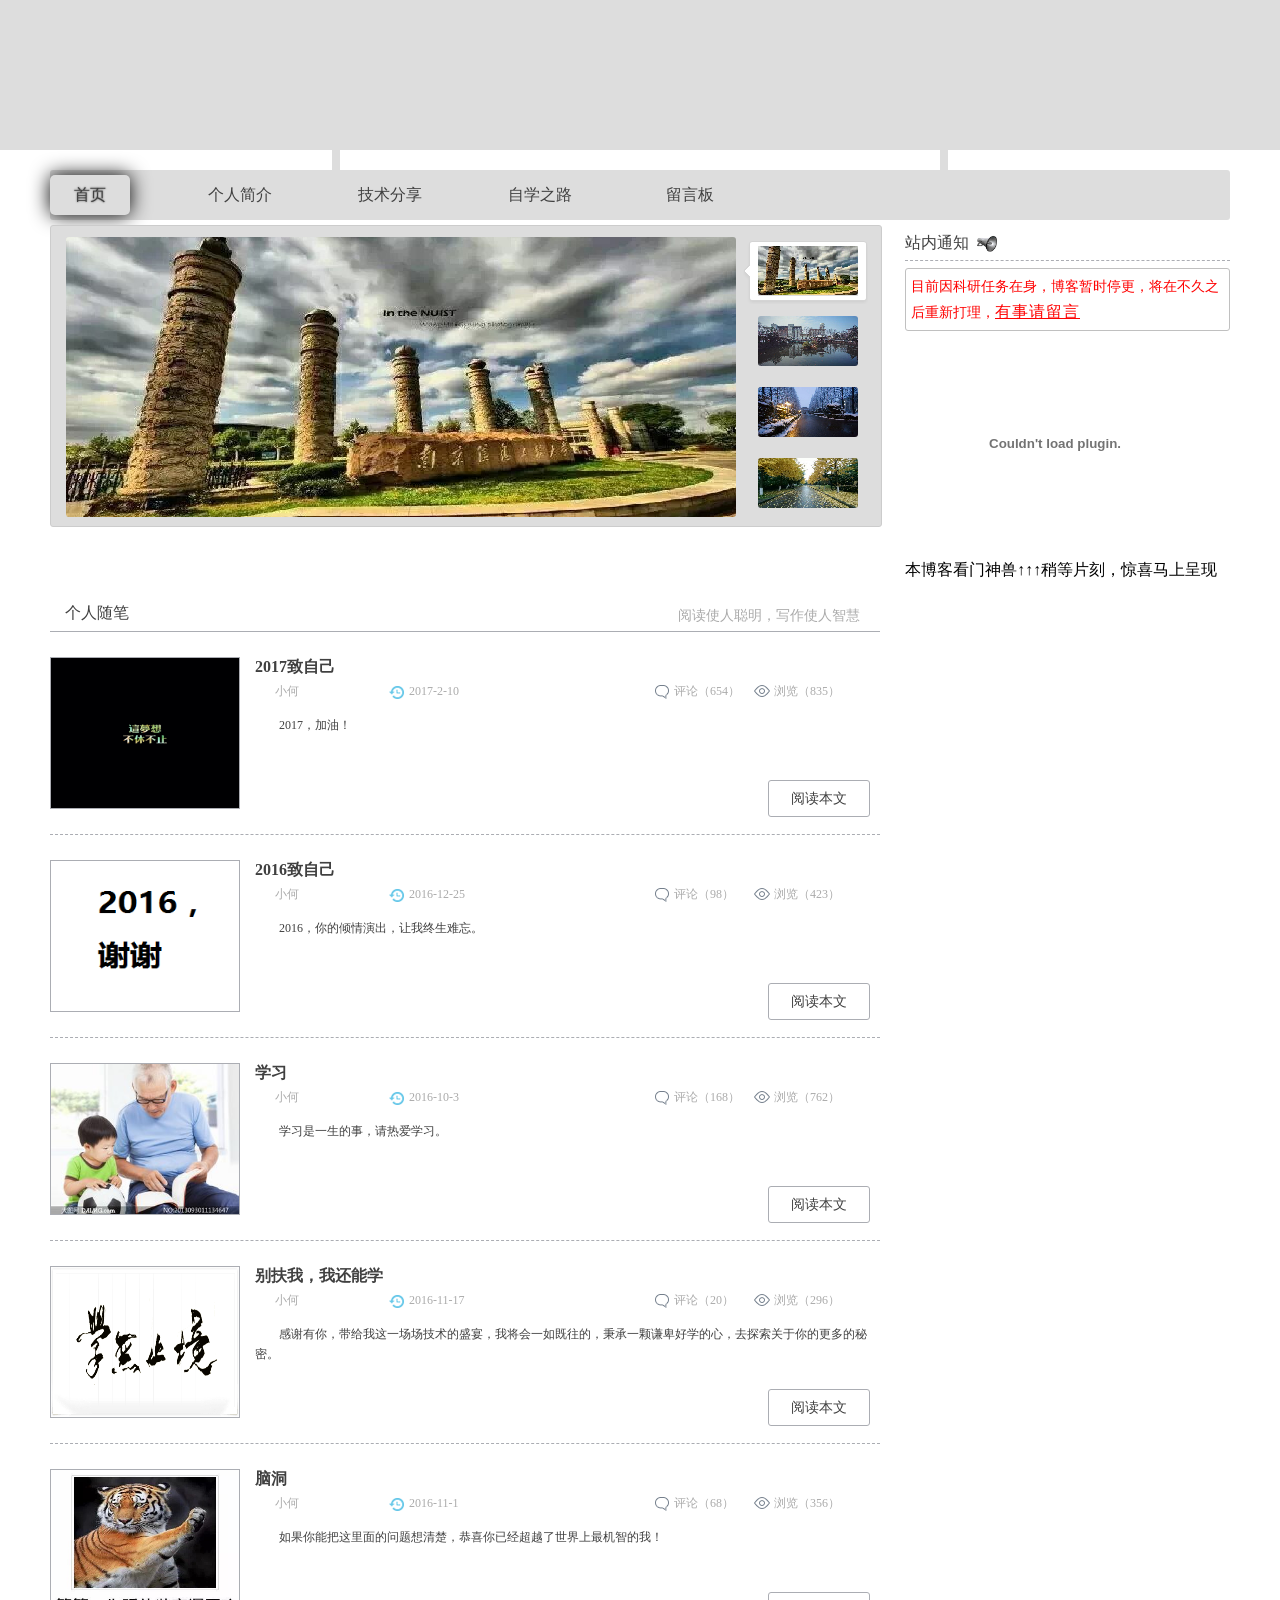
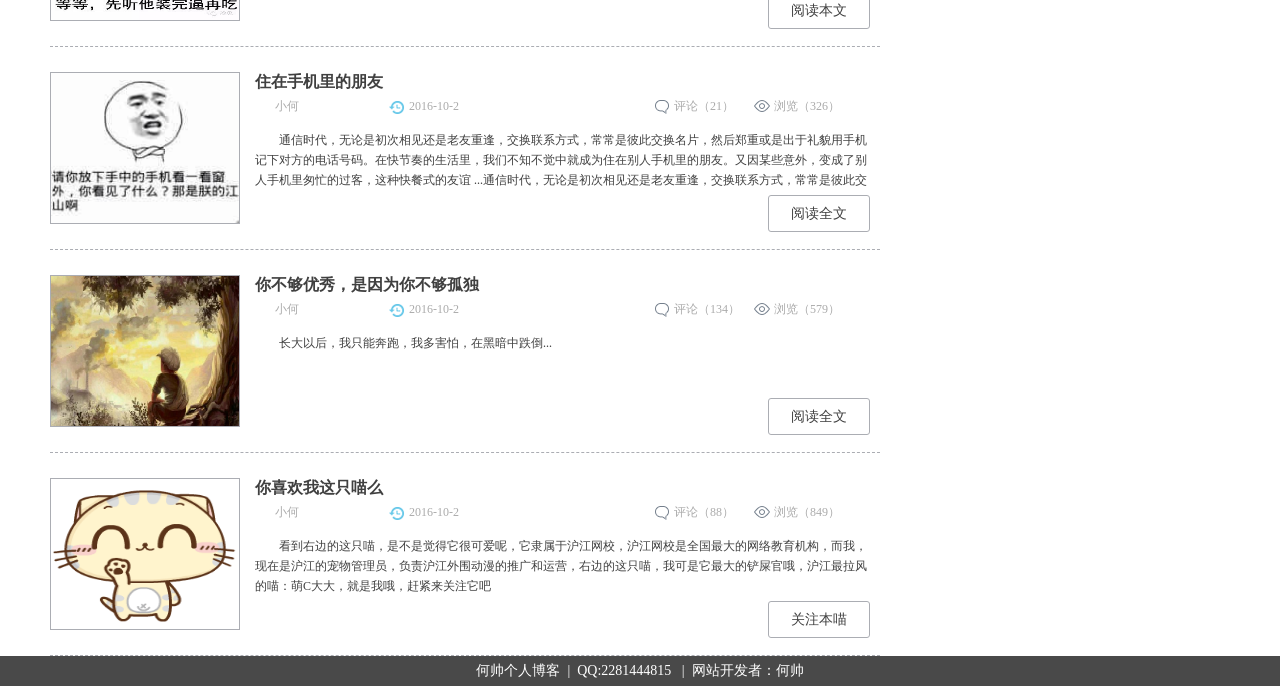
==== index.html @ b299f2b1 "复制的开源模板" ====
<!doctype html>
<html>
	<head>
		<meta http-equiv="Content-Type" content="text/html; charset=utf-8"/>
		 <meta name="viewport" content="width=device-width" />
		<title>小何--博客首页</title>
		<meta name="Keywords" content="关键词,关键词,关键词"/>
		<meta name="description" content=""/>
		<link type="text/css" rel="stylesheet" href="css/public.css"/>
		<link type="text/css" rel="stylesheet" href="css/index.css"/>
        <link rel="shortcut icon" href="bitbug_favicon.ico" />
		<script>
var _hmt = _hmt || [];
(function() {
  var hm = document.createElement("script");
  hm.src = "https://hm.baidu.com/hm.js?db637d3db33df81cc38ef7e815b10c59";
  var s = document.getElementsByTagName("script")[0]; 
  s.parentNode.insertBefore(hm, s);
})();

 window.onload = function () {
            var OriginTitile = document.title;
            var titleTime;
            document.addEventListener('visibilitychange', function () {
                if (document.hidden) {
                    $('[rel="shortcut icon"]').attr('href', "/Content/Images/fail.ico");
                    document.title = '(●—●)喔哟，崩溃啦！';
                    clearTimeout(titleTime);
                }
                else {
                    $('[rel="shortcut icon"]').attr('href', "/Content/Images/icon.png");
                    document.title = '(/≧▽≦/)咦！又好了！' + OriginTitile;
                    titleTime = setTimeout(function () {
                        document.title = OriginTitile;
                    }, 2000);
                }
            });
        }

</script>

	</head>
<body>

  <style>
        abbr, acronym, address, applet, article, aside, audio, b, big, blockquote, body, canvas, caption, center, cite, code, dd, del, details, dfn, dl, dt, em, embed, fieldset, figcaption, figure, footer, form, h1, h2, h3, h4, h5, h6, header, html, iframe, img, ins, kbd, label, legend, li, mark, menu, nav, object, ol, output, p, pre, q, ruby, s, samp, section, small, span, strike, strong, sub, summary, sup, table, tbody, td, tfoot, th, thead, time, tr, tt, u, ul, var, video {
            margin: 0;
            padding: 0;
            cursor: url('images/shubiao.ico'),auto;
        }
    </style>
<!--top start-->
<div class="top">
	<div class="top_con">
		<div class="top_con_left"></div>
		<div class="top_con_right">
			<p class="pinf">生的再平凡也是限量版</p>
			<p class="jiaz">既然是限量版就该有限量版的价值</p>
			<p class="bulang">----By:小何</p>
		</div>
	</div>
</div>
<!--top end-->
<!--con start-->
<div class="con">
	<!--nav start-->
	<div class="nav">
		<div class="nav_t"></div>
		<div class="nav_c">
			<ul>
				<li><a href="./index.html" class="on">首页</a></li>
				<li><a href="./about.html">个人简介</a></li>
				<li><a href="./article_list_jy.html">技术分享</a></li>
				<li><a href="./time.html">自学之路</a></li>
				<li><a href="./message.html">留言板</a></li>
			</ul>
		</div>
	</div>
	<!--nav end-->
	<!--banner start-->
	<div class="banner_left">
		<div class="banner_left_left">
			<ul>
				<li style="display:block;"><img src="images/a1.jpg"></li>
				<li><img src="images/a2.png"></li>
				<li><img src="images/a3.png"></li>
				<li><img src="images/a4.png"></li>
			</ul>
		</div>
		<div class="banner_left_right">
			<div class="hover"><img src="images/hover.png"/></div>
			<ul>
				<li><img src="images/a1_l.jpg"></li>
				<li><img src="images/a2_l.png"></li>
				<li><img src="images/a3_l.png"></li>
				<li><img src="images/a4_l.png"></li>
			<ul>
		</div>
	</div>
	<div class="banner_right">
		
		<div class="lit_nav">
			<div style="clear:both;"></div>
		</div>
		<div class="tonZ">
			<h3 class="zn_tonZ">站内通知<img src="images/tonZ.gif" width="20"height="20"/></h3>
			<p class="tonZ_con">
				<span>目前因科研任务在身，博客暂时停更，将在不久之后重新打理，<a href="./message.html">有事请留言</a>
			</p>

			<embed src="images/dog.swf" flashvars="vcastr_file=2.flv&IsAutoPlay=0&LogoUrl=images/logo.jpg" quality="high"  width="300" height="225"></embed> 

<!--
			<object type="application/x-shockwave-flash" style="outline:none;" data="http://cdn.abowman.com/widgets/dog/dog.swf?3?" width="300" height="225"><param name="movie" value="http://cdn.abowman.com/widgets/dog/dog.swf?3?"></param><param name="AllowScriptAccess" value="always"></param><param name="wmode" value="opaque"></param><param name="bgcolor" value="FFFFFF"/></object>
-->
			</br>
			<span>本博客看门神兽↑↑↑稍等片刻，惊喜马上呈现</span>
		</div>
	</div>
	<div style="clear:both;"></div>
	<!--banner end-->
	<!--article start-->
		<div class="article_left">
			<div class="article_tuiJ">
				<h3>个人随笔</h3>
				<p>阅读使人聪明，写作使人智慧</p>
			</div>
           

<div class="article_tit">
				<div class="article_tit_pic"><a  ><img src="images/dream.jpg"/></a></div>
				<div class="article_tit_txt">
					<h4><a  >2017致自己</a></h4>
					<p><a   >小何</a><a   class="Clas"></a><a   class="time">2017-2-10</a><a   class="opine">评论（654）</a><a   class="look">浏览（835）</a></p>
					<p class="article_con">2017，加油！</p>
					<a href="./article2017210.html" class="readAll">阅读本文</a>
				</div>
				<div style="clear:both;"></div>
			    </div>


<div class="article_tit">
				<div class="article_tit_pic"><a  ><img src="images/2016.png"/></a></div>
				<div class="article_tit_txt">
					<h4><a  >2016致自己</a></h4>
					<p><a   >小何</a><a   class="Clas"></a><a   class="time">2016-12-25</a><a   class="opine">评论（98）</a><a   class="look">浏览（423）</a></p>
					<p class="article_con">2016，你的倾情演出，让我终生难忘。</p>
					<a href="./article20161225.html" class="readAll">阅读本文</a>
				</div>
				<div style="clear:both;"></div>
			    </div>


               
				<div class="article_tit">
				<div class="article_tit_pic"><a  ><img src="images/studylife.jpg"/></a></div>
				<div class="article_tit_txt">
					<h4><a  >学习</a></h4>
					<p><a   >小何</a><a   class="Clas"></a><a   class="time">2016-10-3</a><a   class="opine">评论（168）</a><a   class="look">浏览（762）</a></p>
					<p class="article_con">学习是一生的事，请热爱学习。</p>
					<a href="./article2016104.html" class="readAll">阅读本文</a>
				</div>
				<div style="clear:both;"></div>
			    </div>
                

				<div class="article_tit">
				<div class="article_tit_pic"><a  ><img src="images/learnnolong.jpg"/></a></div>
				<div class="article_tit_txt">
					<h4><a  >别扶我，我还能学</a></h4>
					<p><a   >小何</a><a   class="Clas"></a><a   class="time">2016-11-17</a><a   class="opine">评论（20）</a><a   class="look">浏览（296）</a></p>
					<p class="article_con">感谢有你，带给我这一场场技术的盛宴，我将会一如既往的，秉承一颗谦卑好学的心，去探索关于你的更多的秘密。</p>
					<a href="./article2016117.html" class="readAll">阅读本文</a>
				</div>
				<div style="clear:both;"></div>
			    </div>
    
				<div class="article_tit">
				<div class="article_tit_pic"><a  ><img src="images/naodong.png"/></a></div>
				<div class="article_tit_txt">
					<h4><a  >脑洞</a></h4>
					<p><a   >小何</a><a   class="Clas"></a><a   class="time">2016-11-1</a><a   class="opine">评论（68）</a><a   class="look">浏览（356）</a></p>
					<p class="article_con">如果你能把这里面的问题想清楚，恭喜你已经超越了世界上最机智的我！</p>
					<a href="./article2016111.html" class="readAll">阅读本文</a>
				</div>
				<div style="clear:both;"></div>
			    </div>
			


			<div class="article_tit">
				<div class="article_tit_pic"><a  ><img src="images/shouji.jpg"/></a></div>
				<div class="article_tit_txt">
					<h4><a  >住在手机里的朋友</a></h4>
					<p><a   >小何</a><a   class="Clas"></a><a   class="time">2016-10-2</a><a   class="opine">评论（21）</a><a   class="look">浏览（326）</a></p>
					<p class="article_con">通信时代，无论是初次相见还是老友重逢，交换联系方式，常常是彼此交换名片，然后郑重或是出于礼貌用手机记下对方的电话号码。在快节奏的生活里，我们不知不觉中就成为住在别人手机里的朋友。又因某些意外，变成了别人手机里匆忙的过客，这种快餐式的友谊 ...通信时代，无论是初次相见还是老友重逢，交换联系方式，常常是彼此交换名片，然后郑重或是出于礼貌用手机记下对方的电话号码。在快节奏的生活里，我们不知不觉中就成为住在别人手机里的朋友。又因某些意外，变成了别人手机里匆忙的过客，这种快餐式的友谊 ...通信时代，无论是初次相见还是老友重逢，交换联系方式，常常是彼此交换名片，然后郑重或是出于礼貌用手机记下对方的电话号码。在快节奏的生活里，我们不知不觉中就成为住在别人手机里的朋友。又因某些意外，变成了别人手机里匆忙的过客，这种快餐式的友谊 ...</p>
					<a href="./article2016101.html" class="readAll">阅读全文</a>
				</div>
				<div style="clear:both;"></div>
			</div>

     


			<div class="article_tit">
				<div class="article_tit_pic"><a  ><img src="images/gudu.png"/></a></div>
				<div class="article_tit_txt">
					<h4><a  >你不够优秀，是因为你不够孤独</a></h4>
					<p><a   >小何</a><a   class="Clas"></a><a   class="time">2016-10-2</a><a   class="opine">评论（134）</a><a   class="look">浏览（579）</a></p>
					<p class="article_con">长大以后，我只能奔跑，我多害怕，在黑暗中跌倒...</p>
					<a href="./article2016102.html" class="readAll">阅读全文</a>
				</div>
				<div style="clear:both;"></div>
			</div>

			<div class="article_tit">
				<div class="article_tit_pic"><a  ><img src="images/tieba.gif"/></a></div>
				<div class="article_tit_txt">
					<h4><a  >你喜欢我这只喵么</a></h4>
					<p><a   >小何</a><a   class="Clas"></a><a   class="time">2016-10-2</a><a   class="opine">评论（88）</a><a   class="look">浏览（849）</a></p>
					<p class="article_con">看到右边的这只喵，是不是觉得它很可爱呢，它隶属于沪江网校，沪江网校是全国最大的网络教育机构，而我，现在是沪江的宠物管理员，负责沪江外围动漫的推广和运营，右边的这只喵，我可是它最大的铲屎官哦，沪江最拉风的喵：萌C大大，就是我哦，赶紧来关注它吧</p>
					<a href="http://tieba.baidu.com/f?kw=cc%E7%8C%AB_ " class="readAll">关注本喵</a>
				</div>
				<div style="clear:both;"></div>
			</div>
		

			

		</div>
			
			<!--多说js加载开始，一个页面只需要加载一次 -->
			<script type="text/javascript">
			var duoshuoQuery = {short_name:"bulang123.duoshuo.com"};
			(function() {
				var ds = document.createElement('script');
				ds.type = 'text/javascript';ds.async = true;
				ds.src = 'http://static.duoshuo.com/embed.js';
				ds.charset = 'UTF-8';
				(document.getElementsByTagName('head')[0] || document.getElementsByTagName('body')[0]).appendChild(ds);
			})();
			</script>
<!--多说js加载结束，一个页面只需要加载一次 -->
			
		</div>
		<div style="clear:both;"></div>
	<!--article end-->
	<div style="clear:both;"></div>
</div>
<div class="return_top"><a href="javascript:void(0)"></a></div>
<div class="footer">
	<a  >何帅个人博客</a>&nbsp;&nbsp;|&nbsp;&nbsp;QQ:2281444815 &nbsp;&nbsp;|&nbsp;&nbsp;网站开发者：何帅
</div>
<!--con end-->
<script>window._bd_share_config={"common":{"bdSnsKey":{},"bdText":"","bdMini":"2","bdMiniList":false,"bdPic":"","bdStyle":"0","bdSize":"16"},"slide":{"type":"slide","bdImg":"3","bdPos":"left","bdTop":"250"},"selectShare":{"bdContainerClass":null,"bdSelectMiniList":["qzone","tsina","tqq","renren","weixin"]}};with(document)0[(getElementsByTagName('head')[0]||body).appendChild(createElement('script')).src='http://bdimg.share.baidu.com/static/api/js/share.js?v=89860593.js?cdnversion='+~(-new Date()/36e5)];</script>
<script type="text/javascript" src="js/jquery.js"></script>
<script type="text/javascript" src="js/my.js"></script>
</script>
</body>
</html>
---- css/public.css ----
@charset"utf-8";
*{margin:0px;padding:0px;list-style:none;font-family:"microsoft yahei";}
img{border:0px;}
a{text-decoration:none;}
/*top start*/
.top{width:100%;min-width:1180px;background:#ddd;height:150px;}
.top .top_con{width:1180px;margin:0 auto;}
.top .top_con .top_con_left{float:left; width:330px;background:url("../images/bor.jpg")no-repeat right;}
.top .top_con .top_con_left img{display:block;}
.top .top_con .top_con_right{overflow:hidden;position:relative;letter-spacing:5px;float:right;width:800px;height:150px;font-family:"microsoft yahei";font-size:20px;}
.top .top_con .top_con_right p{position:absolute;opacity:0;color:#404040;}
.top .top_con .top_con_right p.pinf{left:0px;top:-5px;}
.top .top_con .top_con_right p.jiaz{right:200px;top:64px;}
.top .top_con .top_con_right p.bulang{right:300px;top:105px;color:#c91b46;}
.top .top_con .top_con_right b{display:block;float:right;padding:0px 10px 20px;background:#fff;border-radius:3px;box-shadow:0 0 15px #ffff80;margin-right:15px;}
.top .top_con .top_con_right img{display:block;}
/*top end*/
/*con start*/
.con{width:1180px;margin:0 auto;padding-bottom:15px;}
/*nav start*/
.con .nav{width:100%;}
.con .nav .nav_t{width:600px;height:20px;border-left:8px solid #ddd;border-right:8px solid #ddd;margin:0 auto;}
.con .nav .nav_c{width:100%;height:50px;background:#ddd;border-radius:3px;}
.con .nav .nav_c ul li{float:left;width:150px;text-align:center;}
.con .nav .nav_c ul li a{color:#404040;display:block;border-radius:5px;width:80px;line-height:40px;margin-top:5px;}
.con .nav .nav_c ul li a:hover{text-decoration:underline;}
.con .nav .nav_c ul li a.on{color:#404040;box-shadow:0 0 20px #000;text-shadow:0 0 2px #404040;}
.return_top{position:fixed;right:80px;bottom:90px;display:none;}
.return_top a{display:block;width:46px;height:46px;background:url("../images/top.png") no-repeat;}
.return_top a:hover{background-position:0 -47px;}
/*nav end*/
/*footer start*/
.footer{width:100%;line-height:30px;background:#494949;font-size:14px;color:#fff;text-align:center;}
.footer a{color:#fff;}
.footer a:hover{text-decoration:underline;}
/*footer end*/
---- css/index.css ----
@charset"utf-8";
/*banner start*/
/*.con .banner{width:100%;padding-top:5px;}*/
.con .banner_left{float:left;background:#ddd;width:830px;height:300px;border-radius:3px;border:1px solid #ccc;margin-top:5px;}
.con .banner_left .banner_left_left{width:700px;height:300px;float:left;position:relative;}
.con .banner_left .banner_left_left ul li{position:absolute;top:11px;left:15px;display:none;}
.con .banner_left .banner_left_left ul li img {display:inline-block;border-radius:3px;}
.con .banner_left .banner_left_right{width:116px;height:295px;float:right;position:relative;margin-right:10px;padding-top:5px;}
.con .banner_left .banner_left_right .hover{position:absolute;top:15px;left:-12px;cursor:pointer;}
.con .banner_left .banner_left_right ul li{width:126px;height:64px;float:right;margin-top:7px;cursor:pointer;}
.con .banner_left .banner_left_right ul li img{display:inline-block;margin:7px 13px;border-radius:3px;}
/*search start*/
.con .banner_right{float:right;width:325px;padding-top:5px;}
.con .banner_right .search input{width:250px;line-height:35px;height:35px;text-indent:15px;border:1px solid #ABADB3;border-radius:3px;}
.con .banner_right .search a{font-size:14px;border-radius:3px;display:inline-block;width:60px;line-height:35px;border:1px solid #ABADB3;text-align:center;color:#7a7a7a;}
.con .banner_right .search a:hover{box-shadow:0 0 5px #000;}
.con .banner_right .lit_nav{position:relative;}
.con .banner_right .lit_nav .borD{width:140px;border:1px solid #ABADB3;line-height:35px;font-size:14px;text-align:center;background:#f0f0f0;margin:8px 10px;float:left;}
.con .banner_right .lit_nav .borD a{color:#343434;display:block;}
.con .banner_right .lit_nav .borD{transition:all 1s ease;-webkit-transition:all 1s ease;	-moz-transition:all 1s ease;-o-transition:all 1s ease;}
.con .banner_right .lit_nav .borD:hover{	z-index:2;text-shadow:0 0 5px #686868;box-shadow:0 0 15px #8cc7c8;
											transform:rotate(360deg);-webkit-transform:rotate(360deg);-moz-transform:rotate(360deg);
											-o-transform:rotate(360deg);-ms-transform:rotate(360deg);
}
/*search end*/
/*tonZ start*/
.con .banner_right .tonZ h3.zn_tonZ{font-weight:normal;display:block;font-size:16px;color:#404040;line-height:35px;position:relative;border-bottom:1px dashed #ABADB3;}
.con .banner_right .tonZ h3.zn_tonZ img{display:inline-block;position:absolute;top:7px;left:72px;}
.con .banner_right .tonZ p.tonZ_con{font-size:14px;color:#343434;line-height:25px;padding:5px;border:1px solid #c0c0c0;margin-top:7px;border-radius:3px;}
.con .banner_right .tonZ p.tonZ_con a{color:red;text-decoration:underline;font-size:16px;letter-spacing:1px;}
.con .banner_right .tonZ p.tonZ_con span{color:red;}
/*tonZ end*/
/*banner end*/
/*article start*/
/*article_left start*/
/*.con .article{width:1180px;height:1500px;padding-top:15px;}*/
.con .article_left{width:830px;float:left;padding-top:15px;}
.con .article_left .article_tuiJ p{padding-right:20px;font-size:14px;color:#ababab;height:35px;line-height:40px;text-align:right;border-bottom:1px solid #ABADB3;}
.con .article_left .article_tuiJ h3{font-weight:normal;color:#404040;font-size:16px;float:left;margin-top:7px;padding-left:15px;}
.con .article_left .article_tit{border-bottom:1px dashed #ABADB3;padding:25px 0;}
.con .article_left .article_tit .article_tit_pic{border:1px solid #ABADB3;width:188px;height:150px;overflow:hidden;float:left;}
.con .article_left .article_tit .article_tit_pic a img,.article_left .article_tit .article_tit_pic a{display:inline;width:188px;height:150px;}
.con .article_left .article_tit .article_tit_pic a img{transition:all 1s;-webkit-transition:all 1s;-o-transition:all 1s;-moz-transition:all 1s;}
.con .article_left .article_tit .article_tit_pic a:hover img{transform:scale(1.2);-webkit-transform:scale(1.2);-o-transform:scale(1.2);-moz-transform:scale(1.2);}
.con .article_left .article_tit .article_tit_txt{float:right;width:615px;height:150px;padding:0 10px;}
.con .article_left .article_tit .article_tit_txt h4 a{color:#404040;}
.con .article_left .article_tit .article_tit_txt h4 a:hover{color:#6fb5ee;}
.con .article_left .article_tit .article_tit_txt p{font-size:12px;margin-top:5px;}
.con .article_left .article_tit .article_tit_txt p a{display:inline-block;text-indent:20px;color:#ababab;}
.con .article_left .article_tit .article_tit_txt p a.writer{background:url("../images/name.png")no-repeat 0px -3px;width:70px;}
.con .article_left .article_tit .article_tit_txt p a.Clas{background:url("../images/newsbg01.png")no-repeat 0px 1px;width:90px;}
.con .article_left .article_tit .article_tit_txt p a.time{background:url("../images/newsbg02.png")no-repeat 0px 1px;width:265px;}
.con .article_left .article_tit .article_tit_txt p a.opine{background:url("../images/newsbg03.png")no-repeat 0px 1px;width:100px;}
.con .article_left .article_tit .article_tit_txt p a.look{background:url("../images/newsbg04.png")no-repeat 0px 1px;width:90px;}
.con .article_left .article_tit .article_tit_txt p.article_con{color:#404040;text-indent:2em;line-height:20px;width:615px;height:63px;overflow:hidden;padding-top:10px;}
.con .article_left .article_tit .article_tit_txt .readAll{display:block;width:100px;line-height:35px;border:1px solid #ABADB3;color:#404040;text-align:center;font-size:14px;border-radius:3px;float:right;margin-top:2px;}
.con .article_left .article_tit .article_tit_txt .readAll:hover{box-shadow:0 0 15px #8cc7c8;text-shadow:0 0 2px #aeaeae;}
/*article_left end*/
/*article_right start*/
.con .article_right{float:right;width:324px;padding-top:15px;}
.con .article_right .three_news{width:100%;height:300px;}
.con .article_right .three_news p{width:100%;border-bottom:1px solid  #ABADB3;}
.con .article_right .three_news p span{display:inline-block;font-size:14px;line-height:35px;width:108px;text-align:center;cursor:pointer;}
.con .article_right .three_news p span.mous_on{box-shadow:0 0 10px #000;border-radius:3px;}
.con .article_right .three_news .news_tit{width:100%;height:255px;padding-top:15px;position:relative;}
.con .article_right .three_news ul{position:absolute;width:100%;height:255px;display:none;overflow:hidden;}
.con .article_right .three_news ul:nth-child(1){display:block;}
.con .article_right .three_news ul li{height:40px;border-bottom:1px dashed #ABADB3;font-size:14px;position:relative;overflow:hidden;text-overflow:ellipsis;white-space:nowrap;}
.con .article_right .three_news ul li a{display:inline-block;color:#404040;position:absolute;top:12px;left:40px;}
.con .article_right .three_news ul li a:hover{text-decoration:underline;}
.con .article_right .three_news ul li i{font-style:normal;width:20px;line-height:15px;display:inline-block;position:absolute;text-align:center;top:15px;left:5px;box-shadow:0 0 5px #000;}
.con .article_right .three_news ul li:nth-child(1) i{background:#F30;}
.con .article_right .three_news ul li:nth-child(2) i{background:#F60;}
.con .article_right .three_news ul li:nth-child(3) i{background:#F90;}
.con .article_right .target{width:100%;padding-top:15px;}
.con .article_right .target h3{line-height:35px;font-size:16px;font-weight:normal;border-bottom:1px solid  #ABADB3;margin-bottom:20px;color:#404040;}
.con .article_right .target a{display:inline-block;line-height:25px;font-size:14px;color:#404040;padding:5px;margin:10px;box-shadow:0 0 10px #000;border-radius:50%;}
.con .article_right .target a:hover{box-shadow:0 0 10px #3cf;}
.con .article_right .weixin img{margin:0 0 0 35px;}
.con .article_right .weixin h3,.con .article_right .new_fk h3,.con .article_right .friendly_link h3{line-height:35px;font-size:16px;font-weight:normal;border-bottom:1px solid  #ABADB3;padding-top:15px;color:#404040;}
.con .article_right .friendly_link .link_con{background:#efefef;border:1px solid #ddd;margin-top:10px;padding:10px;}
.con .article_right .friendly_link .link_con a{color:#8f8f8f;font-size:14px;padding:5px;margin:10px;float:left;}
.con .article_right .friendly_link .link_con a:hover{color:#000;text-decoration:underline;}

/*article_right end*/
/*article end*/
/*con end*/
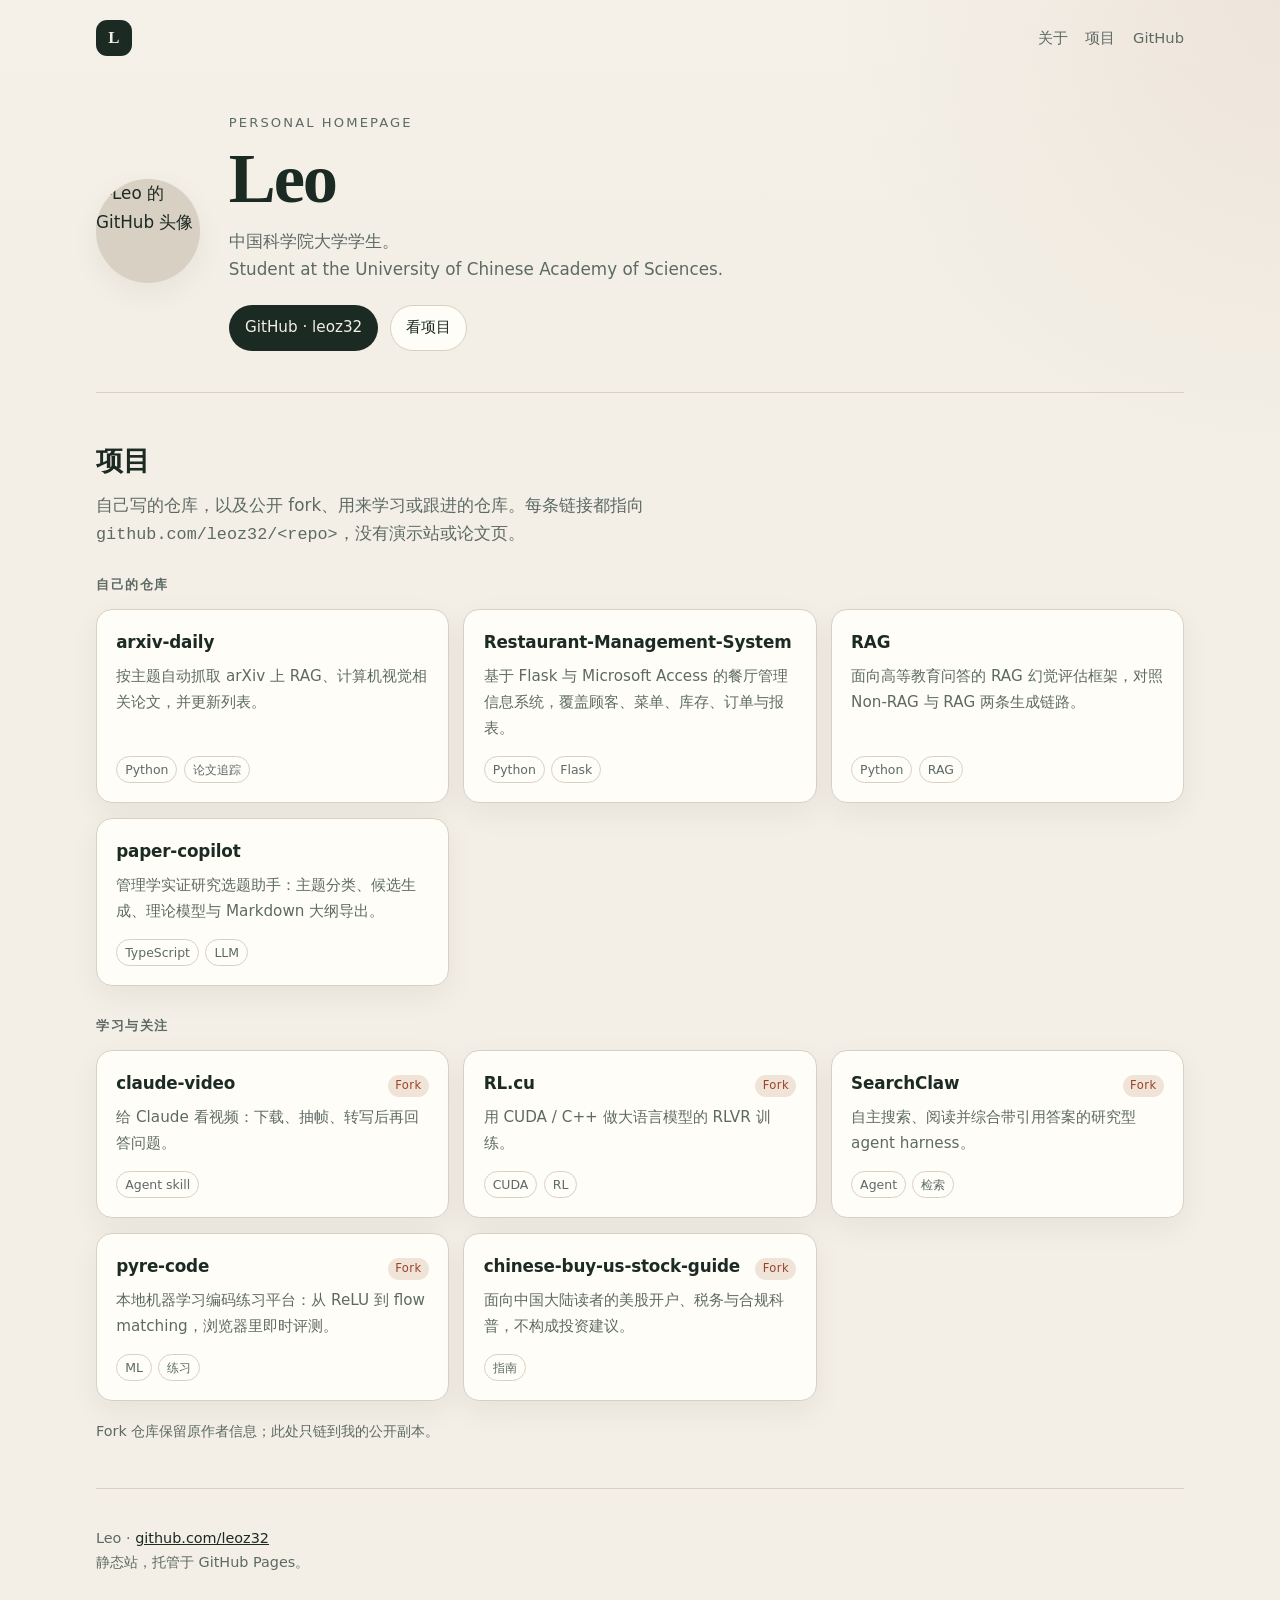
==== commit cf52caf9: "Replace copied blog template with Leo's personal homepage Remove the copied 小何/何帅 GitHub Pages blog " ====
--- a/index.html
+++ b/index.html
@@ -1,260 +1,186 @@
-<!doctype html>
-<html>
-	<head>
-		<meta http-equiv="Content-Type" content="text/html; charset=utf-8"/>
-		 <meta name="viewport" content="width=device-width" />
-		<title>小何--博客首页</title>
-		<meta name="Keywords" content="关键词,关键词,关键词"/>
-		<meta name="description" content=""/>
-		<link type="text/css" rel="stylesheet" href="css/public.css"/>
-		<link type="text/css" rel="stylesheet" href="css/index.css"/>
-        <link rel="shortcut icon" href="bitbug_favicon.ico" />
-		<script>
-var _hmt = _hmt || [];
-(function() {
-  var hm = document.createElement("script");
-  hm.src = "https://hm.baidu.com/hm.js?db637d3db33df81cc38ef7e815b10c59";
-  var s = document.getElementsByTagName("script")[0]; 
-  s.parentNode.insertBefore(hm, s);
-})();
+<!DOCTYPE html>
+<html lang="zh-CN">
+  <head>
+    <meta charset="utf-8" />
+    <meta name="viewport" content="width=device-width, initial-scale=1" />
+    <title>Leo · leoz32</title>
+    <meta
+      name="description"
+      content="Leo（leoz32），中国科学院大学学生。个人主页与公开项目。"
+    />
+    <meta name="author" content="Leo" />
+    <meta name="theme-color" content="#1c2a24" />
+    <meta property="og:title" content="Leo · leoz32" />
+    <meta
+      property="og:description"
+      content="中国科学院大学学生 Leo 的个人主页。"
+    />
+    <meta property="og:type" content="website" />
+    <meta property="og:url" content="https://leoz32.github.io/" />
+    <meta
+      property="og:image"
+      content="https://avatars.githubusercontent.com/u/126440610?v=4"
+    />
+    <link rel="canonical" href="https://leoz32.github.io/" />
+    <link rel="icon" href="assets/favicon.svg" type="image/svg+xml" />
+    <link rel="stylesheet" href="assets/style.css" />
+  </head>
+  <body>
+    <a class="skip" href="#main">跳到正文</a>
+    <header class="wrap site-header">
+      <a class="mark" href="./" aria-label="Leo 主页">L</a>
+      <nav class="nav" aria-label="页面导航">
+        <a href="#about">关于</a>
+        <a href="#projects">项目</a>
+        <a href="https://github.com/leoz32">GitHub</a>
+      </nav>
+    </header>
 
- window.onload = function () {
-            var OriginTitile = document.title;
-            var titleTime;
-            document.addEventListener('visibilitychange', function () {
-                if (document.hidden) {
-                    $('[rel="shortcut icon"]').attr('href', "/Content/Images/fail.ico");
-                    document.title = '(●—●)喔哟，崩溃啦！';
-                    clearTimeout(titleTime);
-                }
-                else {
-                    $('[rel="shortcut icon"]').attr('href', "/Content/Images/icon.png");
-                    document.title = '(/≧▽≦/)咦！又好了！' + OriginTitile;
-                    titleTime = setTimeout(function () {
-                        document.title = OriginTitile;
-                    }, 2000);
-                }
-            });
-        }
+    <main id="main" class="wrap">
+      <section class="hero" id="about" aria-labelledby="name">
+        <img
+          class="avatar"
+          src="https://avatars.githubusercontent.com/u/126440610?v=4"
+          width="104"
+          height="104"
+          alt="Leo 的 GitHub 头像"
+        />
+        <div>
+          <p class="kicker">Personal homepage</p>
+          <h1 id="name">Leo</h1>
+          <p class="sub">
+            中国科学院大学学生。<br />
+            Student at the University of Chinese Academy of Sciences.
+          </p>
+          <div class="actions">
+            <a class="btn btn-primary" href="https://github.com/leoz32">GitHub · leoz32</a>
+            <a class="btn btn-ghost" href="#projects">看项目</a>
+          </div>
+        </div>
+      </section>
 
-</script>
+      <section class="section" id="projects" aria-labelledby="projects-title">
+        <h2 id="projects-title">项目</h2>
+        <p class="lede">
+          自己写的仓库，以及公开 fork、用来学习或跟进的仓库。每条链接都指向
+          <code>github.com/leoz32/&lt;repo&gt;</code>，没有演示站或论文页。
+        </p>
 
-	</head>
-<body>
+        <h3 class="group-label">自己的仓库</h3>
+        <div class="grid">
+          <a class="card" href="https://github.com/leoz32/arxiv-daily">
+            <div class="card-top">
+              <h3>arxiv-daily</h3>
+            </div>
+            <p>按主题自动抓取 arXiv 上 RAG、计算机视觉相关论文，并更新列表。</p>
+            <ul class="meta">
+              <li>Python</li>
+              <li>论文追踪</li>
+            </ul>
+          </a>
+          <a class="card" href="https://github.com/leoz32/Restaurant-Management-System">
+            <div class="card-top">
+              <h3>Restaurant-Management-System</h3>
+            </div>
+            <p>
+              基于 Flask 与 Microsoft Access 的餐厅管理信息系统，覆盖顾客、菜单、库存、订单与报表。
+            </p>
+            <ul class="meta">
+              <li>Python</li>
+              <li>Flask</li>
+            </ul>
+          </a>
+          <a class="card" href="https://github.com/leoz32/RAG">
+            <div class="card-top">
+              <h3>RAG</h3>
+            </div>
+            <p>
+              面向高等教育问答的 RAG 幻觉评估框架，对照 Non-RAG 与 RAG 两条生成链路。
+            </p>
+            <ul class="meta">
+              <li>Python</li>
+              <li>RAG</li>
+            </ul>
+          </a>
+          <a class="card" href="https://github.com/leoz32/paper-copilot">
+            <div class="card-top">
+              <h3>paper-copilot</h3>
+            </div>
+            <p>
+              管理学实证研究选题助手：主题分类、候选生成、理论模型与 Markdown 大纲导出。
+            </p>
+            <ul class="meta">
+              <li>TypeScript</li>
+              <li>LLM</li>
+            </ul>
+          </a>
+        </div>
 
-  <style>
-        abbr, acronym, address, applet, article, aside, audio, b, big, blockquote, body, canvas, caption, center, cite, code, dd, del, details, dfn, dl, dt, em, embed, fieldset, figcaption, figure, footer, form, h1, h2, h3, h4, h5, h6, header, html, iframe, img, ins, kbd, label, legend, li, mark, menu, nav, object, ol, output, p, pre, q, ruby, s, samp, section, small, span, strike, strong, sub, summary, sup, table, tbody, td, tfoot, th, thead, time, tr, tt, u, ul, var, video {
-            margin: 0;
-            padding: 0;
-            cursor: url('images/shubiao.ico'),auto;
-        }
-    </style>
-<!--top start-->
-<div class="top">
-	<div class="top_con">
-		<div class="top_con_left"></div>
-		<div class="top_con_right">
-			<p class="pinf">生的再平凡也是限量版</p>
-			<p class="jiaz">既然是限量版就该有限量版的价值</p>
-			<p class="bulang">----By:小何</p>
-		</div>
-	</div>
-</div>
-<!--top end-->
-<!--con start-->
-<div class="con">
-	<!--nav start-->
-	<div class="nav">
-		<div class="nav_t"></div>
-		<div class="nav_c">
-			<ul>
-				<li><a href="./index.html" class="on">首页</a></li>
-				<li><a href="./about.html">个人简介</a></li>
-				<li><a href="./article_list_jy.html">技术分享</a></li>
-				<li><a href="./time.html">自学之路</a></li>
-				<li><a href="./message.html">留言板</a></li>
-			</ul>
-		</div>
-	</div>
-	<!--nav end-->
-	<!--banner start-->
-	<div class="banner_left">
-		<div class="banner_left_left">
-			<ul>
-				<li style="display:block;"><img src="images/a1.jpg"></li>
-				<li><img src="images/a2.png"></li>
-				<li><img src="images/a3.png"></li>
-				<li><img src="images/a4.png"></li>
-			</ul>
-		</div>
-		<div class="banner_left_right">
-			<div class="hover"><img src="images/hover.png"/></div>
-			<ul>
-				<li><img src="images/a1_l.jpg"></li>
-				<li><img src="images/a2_l.png"></li>
-				<li><img src="images/a3_l.png"></li>
-				<li><img src="images/a4_l.png"></li>
-			<ul>
-		</div>
-	</div>
-	<div class="banner_right">
-		
-		<div class="lit_nav">
-			<div style="clear:both;"></div>
-		</div>
-		<div class="tonZ">
-			<h3 class="zn_tonZ">站内通知<img src="images/tonZ.gif" width="20"height="20"/></h3>
-			<p class="tonZ_con">
-				<span>目前因科研任务在身，博客暂时停更，将在不久之后重新打理，<a href="./message.html">有事请留言</a>
-			</p>
+        <h3 class="group-label">学习与关注</h3>
+        <div class="grid">
+          <a class="card" href="https://github.com/leoz32/claude-video">
+            <div class="card-top">
+              <h3>claude-video</h3>
+              <span class="badge">Fork</span>
+            </div>
+            <p>给 Claude 看视频：下载、抽帧、转写后再回答问题。</p>
+            <ul class="meta">
+              <li>Agent skill</li>
+            </ul>
+          </a>
+          <a class="card" href="https://github.com/leoz32/RL.cu">
+            <div class="card-top">
+              <h3>RL.cu</h3>
+              <span class="badge">Fork</span>
+            </div>
+            <p>用 CUDA / C++ 做大语言模型的 RLVR 训练。</p>
+            <ul class="meta">
+              <li>CUDA</li>
+              <li>RL</li>
+            </ul>
+          </a>
+          <a class="card" href="https://github.com/leoz32/SearchClaw">
+            <div class="card-top">
+              <h3>SearchClaw</h3>
+              <span class="badge">Fork</span>
+            </div>
+            <p>自主搜索、阅读并综合带引用答案的研究型 agent harness。</p>
+            <ul class="meta">
+              <li>Agent</li>
+              <li>检索</li>
+            </ul>
+          </a>
+          <a class="card" href="https://github.com/leoz32/pyre-code">
+            <div class="card-top">
+              <h3>pyre-code</h3>
+              <span class="badge">Fork</span>
+            </div>
+            <p>本地机器学习编码练习平台：从 ReLU 到 flow matching，浏览器里即时评测。</p>
+            <ul class="meta">
+              <li>ML</li>
+              <li>练习</li>
+            </ul>
+          </a>
+          <a class="card" href="https://github.com/leoz32/chinese-buy-us-stock-guide">
+            <div class="card-top">
+              <h3>chinese-buy-us-stock-guide</h3>
+              <span class="badge">Fork</span>
+            </div>
+            <p>面向中国大陆读者的美股开户、税务与合规科普，不构成投资建议。</p>
+            <ul class="meta">
+              <li>指南</li>
+            </ul>
+          </a>
+        </div>
+        <p class="note">Fork 仓库保留原作者信息；此处只链到我的公开副本。</p>
+      </section>
+    </main>
 
-			<embed src="images/dog.swf" flashvars="vcastr_file=2.flv&IsAutoPlay=0&LogoUrl=images/logo.jpg" quality="high"  width="300" height="225"></embed> 
-
-<!--
-			<object type="application/x-shockwave-flash" style="outline:none;" data="http://cdn.abowman.com/widgets/dog/dog.swf?3?" width="300" height="225"><param name="movie" value="http://cdn.abowman.com/widgets/dog/dog.swf?3?"></param><param name="AllowScriptAccess" value="always"></param><param name="wmode" value="opaque"></param><param name="bgcolor" value="FFFFFF"/></object>
--->
-			</br>
-			<span>本博客看门神兽↑↑↑稍等片刻，惊喜马上呈现</span>
-		</div>
-	</div>
-	<div style="clear:both;"></div>
-	<!--banner end-->
-	<!--article start-->
-		<div class="article_left">
-			<div class="article_tuiJ">
-				<h3>个人随笔</h3>
-				<p>阅读使人聪明，写作使人智慧</p>
-			</div>
-           
-
-<div class="article_tit">
-				<div class="article_tit_pic"><a  ><img src="images/dream.jpg"/></a></div>
-				<div class="article_tit_txt">
-					<h4><a  >2017致自己</a></h4>
-					<p><a   >小何</a><a   class="Clas"></a><a   class="time">2017-2-10</a><a   class="opine">评论（654）</a><a   class="look">浏览（835）</a></p>
-					<p class="article_con">2017，加油！</p>
-					<a href="./article2017210.html" class="readAll">阅读本文</a>
-				</div>
-				<div style="clear:both;"></div>
-			    </div>
-
-
-<div class="article_tit">
-				<div class="article_tit_pic"><a  ><img src="images/2016.png"/></a></div>
-				<div class="article_tit_txt">
-					<h4><a  >2016致自己</a></h4>
-					<p><a   >小何</a><a   class="Clas"></a><a   class="time">2016-12-25</a><a   class="opine">评论（98）</a><a   class="look">浏览（423）</a></p>
-					<p class="article_con">2016，你的倾情演出，让我终生难忘。</p>
-					<a href="./article20161225.html" class="readAll">阅读本文</a>
-				</div>
-				<div style="clear:both;"></div>
-			    </div>
-
-
-               
-				<div class="article_tit">
-				<div class="article_tit_pic"><a  ><img src="images/studylife.jpg"/></a></div>
-				<div class="article_tit_txt">
-					<h4><a  >学习</a></h4>
-					<p><a   >小何</a><a   class="Clas"></a><a   class="time">2016-10-3</a><a   class="opine">评论（168）</a><a   class="look">浏览（762）</a></p>
-					<p class="article_con">学习是一生的事，请热爱学习。</p>
-					<a href="./article2016104.html" class="readAll">阅读本文</a>
-				</div>
-				<div style="clear:both;"></div>
-			    </div>
-                
-
-				<div class="article_tit">
-				<div class="article_tit_pic"><a  ><img src="images/learnnolong.jpg"/></a></div>
-				<div class="article_tit_txt">
-					<h4><a  >别扶我，我还能学</a></h4>
-					<p><a   >小何</a><a   class="Clas"></a><a   class="time">2016-11-17</a><a   class="opine">评论（20）</a><a   class="look">浏览（296）</a></p>
-					<p class="article_con">感谢有你，带给我这一场场技术的盛宴，我将会一如既往的，秉承一颗谦卑好学的心，去探索关于你的更多的秘密。</p>
-					<a href="./article2016117.html" class="readAll">阅读本文</a>
-				</div>
-				<div style="clear:both;"></div>
-			    </div>
-    
-				<div class="article_tit">
-				<div class="article_tit_pic"><a  ><img src="images/naodong.png"/></a></div>
-				<div class="article_tit_txt">
-					<h4><a  >脑洞</a></h4>
-					<p><a   >小何</a><a   class="Clas"></a><a   class="time">2016-11-1</a><a   class="opine">评论（68）</a><a   class="look">浏览（356）</a></p>
-					<p class="article_con">如果你能把这里面的问题想清楚，恭喜你已经超越了世界上最机智的我！</p>
-					<a href="./article2016111.html" class="readAll">阅读本文</a>
-				</div>
-				<div style="clear:both;"></div>
-			    </div>
-			
-
-
-			<div class="article_tit">
-				<div class="article_tit_pic"><a  ><img src="images/shouji.jpg"/></a></div>
-				<div class="article_tit_txt">
-					<h4><a  >住在手机里的朋友</a></h4>
-					<p><a   >小何</a><a   class="Clas"></a><a   class="time">2016-10-2</a><a   class="opine">评论（21）</a><a   class="look">浏览（326）</a></p>
-					<p class="article_con">通信时代，无论是初次相见还是老友重逢，交换联系方式，常常是彼此交换名片，然后郑重或是出于礼貌用手机记下对方的电话号码。在快节奏的生活里，我们不知不觉中就成为住在别人手机里的朋友。又因某些意外，变成了别人手机里匆忙的过客，这种快餐式的友谊 ...通信时代，无论是初次相见还是老友重逢，交换联系方式，常常是彼此交换名片，然后郑重或是出于礼貌用手机记下对方的电话号码。在快节奏的生活里，我们不知不觉中就成为住在别人手机里的朋友。又因某些意外，变成了别人手机里匆忙的过客，这种快餐式的友谊 ...通信时代，无论是初次相见还是老友重逢，交换联系方式，常常是彼此交换名片，然后郑重或是出于礼貌用手机记下对方的电话号码。在快节奏的生活里，我们不知不觉中就成为住在别人手机里的朋友。又因某些意外，变成了别人手机里匆忙的过客，这种快餐式的友谊 ...</p>
-					<a href="./article2016101.html" class="readAll">阅读全文</a>
-				</div>
-				<div style="clear:both;"></div>
-			</div>
-
-     
-
-
-			<div class="article_tit">
-				<div class="article_tit_pic"><a  ><img src="images/gudu.png"/></a></div>
-				<div class="article_tit_txt">
-					<h4><a  >你不够优秀，是因为你不够孤独</a></h4>
-					<p><a   >小何</a><a   class="Clas"></a><a   class="time">2016-10-2</a><a   class="opine">评论（134）</a><a   class="look">浏览（579）</a></p>
-					<p class="article_con">长大以后，我只能奔跑，我多害怕，在黑暗中跌倒...</p>
-					<a href="./article2016102.html" class="readAll">阅读全文</a>
-				</div>
-				<div style="clear:both;"></div>
-			</div>
-
-			<div class="article_tit">
-				<div class="article_tit_pic"><a  ><img src="images/tieba.gif"/></a></div>
-				<div class="article_tit_txt">
-					<h4><a  >你喜欢我这只喵么</a></h4>
-					<p><a   >小何</a><a   class="Clas"></a><a   class="time">2016-10-2</a><a   class="opine">评论（88）</a><a   class="look">浏览（849）</a></p>
-					<p class="article_con">看到右边的这只喵，是不是觉得它很可爱呢，它隶属于沪江网校，沪江网校是全国最大的网络教育机构，而我，现在是沪江的宠物管理员，负责沪江外围动漫的推广和运营，右边的这只喵，我可是它最大的铲屎官哦，沪江最拉风的喵：萌C大大，就是我哦，赶紧来关注它吧</p>
-					<a href="http://tieba.baidu.com/f?kw=cc%E7%8C%AB_ " class="readAll">关注本喵</a>
-				</div>
-				<div style="clear:both;"></div>
-			</div>
-		
-
-			
-
-		</div>
-			
-			<!--多说js加载开始，一个页面只需要加载一次 -->
-			<script type="text/javascript">
-			var duoshuoQuery = {short_name:"bulang123.duoshuo.com"};
-			(function() {
-				var ds = document.createElement('script');
-				ds.type = 'text/javascript';ds.async = true;
-				ds.src = 'http://static.duoshuo.com/embed.js';
-				ds.charset = 'UTF-8';
-				(document.getElementsByTagName('head')[0] || document.getElementsByTagName('body')[0]).appendChild(ds);
-			})();
-			</script>
-<!--多说js加载结束，一个页面只需要加载一次 -->
-			
-		</div>
-		<div style="clear:both;"></div>
-	<!--article end-->
-	<div style="clear:both;"></div>
-</div>
-<div class="return_top"><a href="javascript:void(0)"></a></div>
-<div class="footer">
-	<a  >何帅个人博客</a>&nbsp;&nbsp;|&nbsp;&nbsp;QQ:2281444815 &nbsp;&nbsp;|&nbsp;&nbsp;网站开发者：何帅
-</div>
-<!--con end-->
-<script>window._bd_share_config={"common":{"bdSnsKey":{},"bdText":"","bdMini":"2","bdMiniList":false,"bdPic":"","bdStyle":"0","bdSize":"16"},"slide":{"type":"slide","bdImg":"3","bdPos":"left","bdTop":"250"},"selectShare":{"bdContainerClass":null,"bdSelectMiniList":["qzone","tsina","tqq","renren","weixin"]}};with(document)0[(getElementsByTagName('head')[0]||body).appendChild(createElement('script')).src='http://bdimg.share.baidu.com/static/api/js/share.js?v=89860593.js?cdnversion='+~(-new Date()/36e5)];</script>
-<script type="text/javascript" src="js/jquery.js"></script>
-<script type="text/javascript" src="js/my.js"></script>
-</script>
-</body>
+    <footer class="wrap site-footer">
+      <p>
+        Leo · <a href="https://github.com/leoz32">github.com/leoz32</a><br />
+        静态站，托管于 GitHub Pages。
+      </p>
+    </footer>
+  </body>
 </html>
--- a/assets/style.css
+++ b/assets/style.css
@@ -0,0 +1,366 @@
+:root {
+  --bg: #f3efe6;
+  --bg-elevated: #fffdf8;
+  --ink: #1c2a24;
+  --muted: #5d6a64;
+  --line: #d8d0c3;
+  --accent: #9b4329;
+  --accent-soft: #f0e3d8;
+  --shadow: 0 10px 30px rgba(28, 42, 36, 0.06);
+  --radius: 16px;
+  --max: 68rem;
+  --sans: ui-sans-serif, system-ui, -apple-system, "PingFang SC", "Hiragino Sans GB",
+    "Noto Sans SC", "Microsoft YaHei", sans-serif;
+  --serif: "Iowan Old Style", Palatino, "Palatino Linotype", "Songti SC", "Noto Serif SC",
+    "STSong", serif;
+}
+
+@media (prefers-color-scheme: dark) {
+  :root {
+    --bg: #121816;
+    --bg-elevated: #1b2320;
+    --ink: #efe8dc;
+    --muted: #a8b3ad;
+    --line: #2d3833;
+    --accent: #e08a6c;
+    --accent-soft: #2a221e;
+    --shadow: 0 10px 30px rgba(0, 0, 0, 0.28);
+  }
+}
+
+*,
+*::before,
+*::after {
+  box-sizing: border-box;
+}
+
+html {
+  scroll-behavior: smooth;
+}
+
+body {
+  margin: 0;
+  min-height: 100vh;
+  color: var(--ink);
+  background:
+    radial-gradient(circle at top right, rgba(155, 67, 41, 0.07), transparent 28rem),
+    linear-gradient(180deg, color-mix(in srgb, var(--bg) 88%, #fff) 0%, var(--bg) 18rem);
+  font-family: var(--sans);
+  font-size: 1.05rem;
+  line-height: 1.7;
+  text-rendering: optimizeLegibility;
+}
+
+img {
+  max-width: 100%;
+  display: block;
+}
+
+a {
+  color: inherit;
+}
+
+.skip {
+  position: absolute;
+  left: 1rem;
+  top: -3rem;
+  padding: 0.4rem 0.7rem;
+  background: var(--ink);
+  color: var(--bg);
+  border-radius: 0.4rem;
+  z-index: 10;
+}
+
+.skip:focus {
+  top: 1rem;
+}
+
+.wrap {
+  width: min(var(--max), calc(100% - 2rem));
+  margin: 0 auto;
+}
+
+.site-header {
+  display: flex;
+  align-items: center;
+  justify-content: space-between;
+  gap: 1rem;
+  padding: 1.25rem 0 0;
+}
+
+.mark {
+  display: inline-flex;
+  align-items: center;
+  justify-content: center;
+  width: 2.25rem;
+  height: 2.25rem;
+  border-radius: 0.7rem;
+  background: var(--ink);
+  color: var(--bg);
+  font-family: var(--serif);
+  font-weight: 700;
+  letter-spacing: 0.02em;
+  text-decoration: none;
+}
+
+.nav {
+  display: flex;
+  gap: 1.1rem;
+  font-size: 0.92rem;
+}
+
+.nav a {
+  text-decoration: none;
+  color: var(--muted);
+}
+
+.nav a:hover,
+.nav a:focus-visible {
+  color: var(--ink);
+}
+
+.hero {
+  display: grid;
+  grid-template-columns: auto 1fr;
+  gap: 1.6rem 1.8rem;
+  align-items: center;
+  padding: 3.5rem 0 2.6rem;
+  border-bottom: 1px solid var(--line);
+}
+
+.avatar {
+  width: 6.5rem;
+  height: 6.5rem;
+  border-radius: 50%;
+  object-fit: cover;
+  background: var(--line);
+  box-shadow: var(--shadow);
+}
+
+.kicker {
+  margin: 0 0 0.45rem;
+  color: var(--muted);
+  font-size: 0.82rem;
+  letter-spacing: 0.16em;
+  text-transform: uppercase;
+}
+
+h1 {
+  margin: 0;
+  font-family: var(--serif);
+  font-size: clamp(2.6rem, 6vw, 4.4rem);
+  font-weight: 600;
+  letter-spacing: -0.03em;
+  line-height: 1.05;
+}
+
+.sub {
+  margin: 0.7rem 0 0;
+  max-width: 38rem;
+  color: var(--muted);
+}
+
+.actions {
+  display: flex;
+  flex-wrap: wrap;
+  gap: 0.7rem;
+  margin-top: 1.35rem;
+}
+
+.btn {
+  display: inline-flex;
+  align-items: center;
+  gap: 0.45rem;
+  padding: 0.55rem 0.95rem;
+  border-radius: 999px;
+  text-decoration: none;
+  font-size: 0.95rem;
+  border: 1px solid transparent;
+  transition: transform 0.15s ease, background 0.15s ease, border-color 0.15s ease;
+}
+
+.btn:hover,
+.btn:focus-visible {
+  transform: translateY(-1px);
+}
+
+.btn-primary {
+  background: var(--ink);
+  color: var(--bg);
+}
+
+.btn-ghost {
+  border-color: var(--line);
+  background: var(--bg-elevated);
+}
+
+.section {
+  padding: 2.8rem 0;
+}
+
+.section h2 {
+  margin: 0 0 0.4rem;
+  font-family: var(--serif);
+  font-size: 1.7rem;
+  font-weight: 600;
+}
+
+.lede {
+  margin: 0 0 1.5rem;
+  color: var(--muted);
+  max-width: 42rem;
+}
+
+.group-label {
+  margin: 0 0 0.8rem;
+  color: var(--muted);
+  font-size: 0.82rem;
+  font-weight: 600;
+  letter-spacing: 0.12em;
+}
+
+.group-label + .grid + .group-label {
+  margin-top: 1.8rem;
+}
+
+.grid {
+  display: grid;
+  grid-template-columns: repeat(auto-fit, minmax(16.5rem, 1fr));
+  gap: 0.9rem;
+}
+
+.card {
+  display: flex;
+  flex-direction: column;
+  min-height: 100%;
+  padding: 1.15rem 1.2rem 1.2rem;
+  background: var(--bg-elevated);
+  border: 1px solid var(--line);
+  border-radius: var(--radius);
+  box-shadow: var(--shadow);
+  text-decoration: none;
+  transition: border-color 0.15s ease, transform 0.15s ease;
+}
+
+.card:hover,
+.card:focus-visible {
+  border-color: color-mix(in srgb, var(--accent) 55%, var(--line));
+  transform: translateY(-2px);
+}
+
+.card-top {
+  display: flex;
+  justify-content: space-between;
+  align-items: baseline;
+  gap: 0.6rem;
+  margin-bottom: 0.45rem;
+}
+
+.card h3 {
+  margin: 0;
+  font-size: 1.05rem;
+  letter-spacing: -0.01em;
+}
+
+.badge {
+  flex: none;
+  padding: 0.1rem 0.45rem;
+  border-radius: 999px;
+  background: var(--accent-soft);
+  color: var(--accent);
+  font-size: 0.72rem;
+  letter-spacing: 0.04em;
+}
+
+.card p {
+  margin: 0 0 0.9rem;
+  color: var(--muted);
+  font-size: 0.95rem;
+  flex: 1;
+}
+
+.meta {
+  display: flex;
+  flex-wrap: wrap;
+  gap: 0.4rem;
+  margin: 0;
+  padding: 0;
+  list-style: none;
+  font-size: 0.78rem;
+  color: var(--muted);
+}
+
+.meta li {
+  padding: 0.12rem 0.5rem;
+  border: 1px solid var(--line);
+  border-radius: 999px;
+}
+
+.note {
+  margin: 1.1rem 0 0;
+  color: var(--muted);
+  font-size: 0.9rem;
+}
+
+.site-footer {
+  padding: 1.4rem 0 2.4rem;
+  border-top: 1px solid var(--line);
+  color: var(--muted);
+  font-size: 0.9rem;
+}
+
+.site-footer a {
+  color: var(--ink);
+}
+
+.page-404 {
+  min-height: 100vh;
+  display: grid;
+  place-items: center;
+  padding: 2rem 1rem 4rem;
+}
+
+.page-404 .panel {
+  width: min(36rem, 100%);
+}
+
+.page-404 h1 {
+  font-size: clamp(2rem, 6vw, 3.2rem);
+}
+
+@media (max-width: 640px) {
+  .hero {
+    grid-template-columns: 1fr;
+    padding-top: 2.4rem;
+  }
+
+  .avatar {
+    width: 5.25rem;
+    height: 5.25rem;
+  }
+
+  .nav {
+    font-size: 0.86rem;
+  }
+}
+
+@media (prefers-reduced-motion: reduce) {
+  html {
+    scroll-behavior: auto;
+  }
+
+  .btn,
+  .card {
+    transition: none;
+  }
+
+  .btn:hover,
+  .card:hover {
+    transform: none;
+  }
+}
+
+:focus-visible {
+  outline: 2px solid var(--accent);
+  outline-offset: 3px;
+}
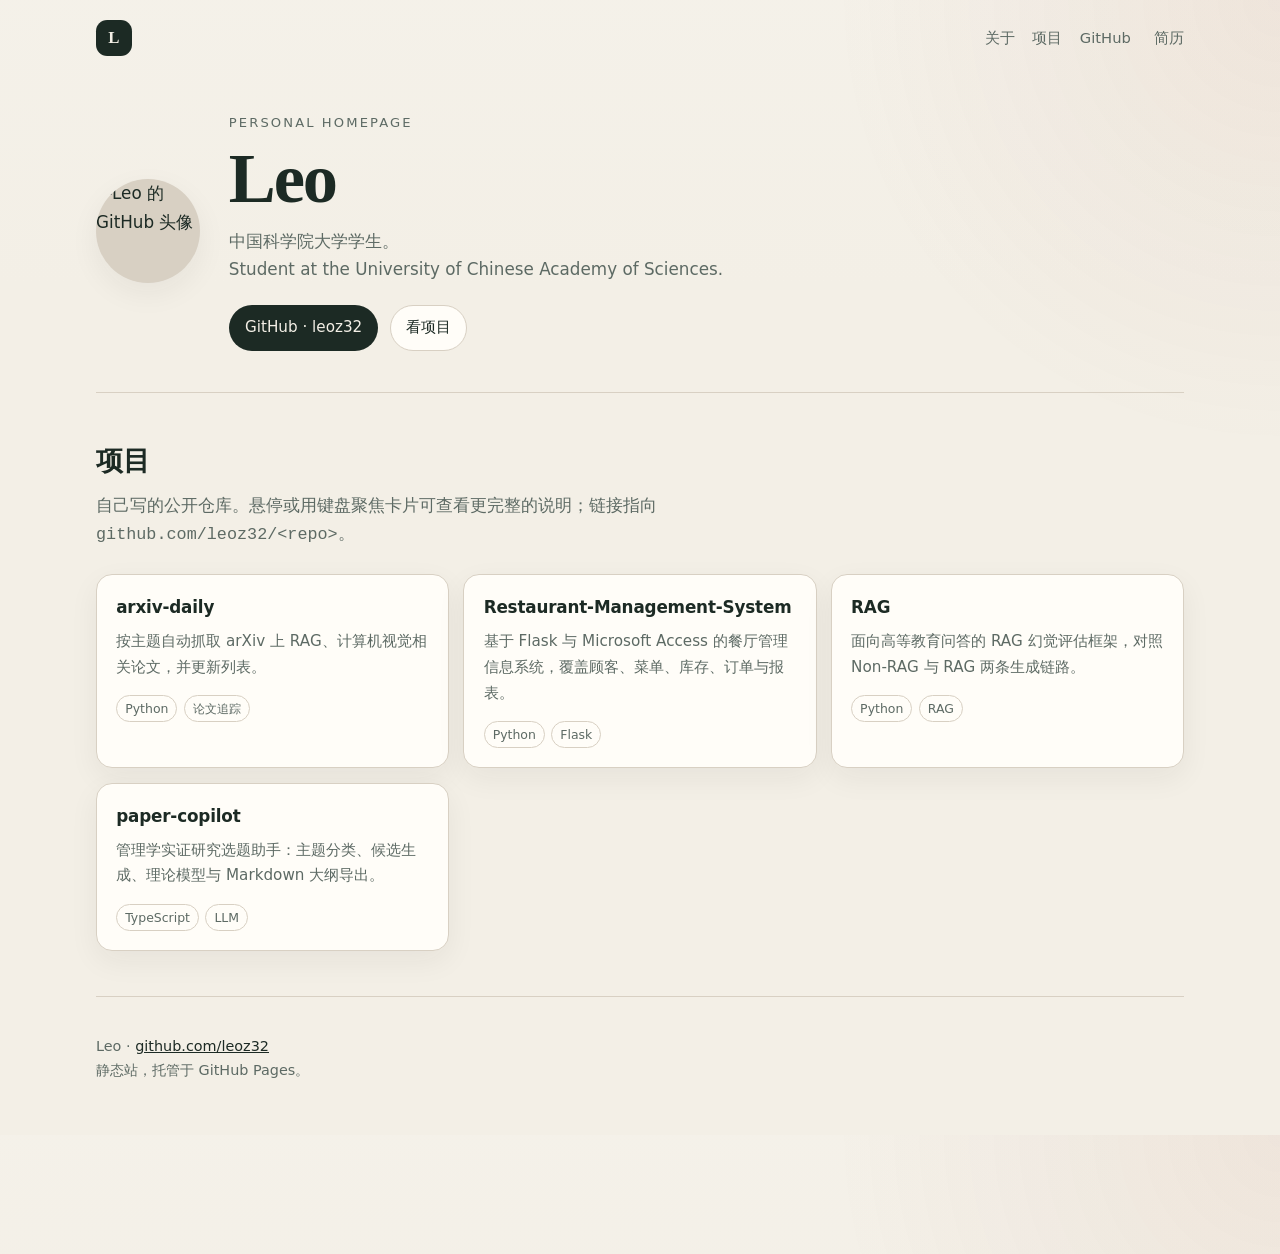
==== commit 1ebd326c: "Show owned-project hover details and add a blank resume page Remove the forks section. Each remainin" ====
--- a/index.html
+++ b/index.html
@@ -33,6 +33,7 @@
         <a href="#about">关于</a>
         <a href="#projects">项目</a>
         <a href="https://github.com/leoz32">GitHub</a>
+        <a class="nav-resume" href="resume.html">简历</a>
       </nav>
     </header>
 
@@ -62,117 +63,100 @@
       <section class="section" id="projects" aria-labelledby="projects-title">
         <h2 id="projects-title">项目</h2>
         <p class="lede">
-          自己写的仓库，以及公开 fork、用来学习或跟进的仓库。每条链接都指向
-          <code>github.com/leoz32/&lt;repo&gt;</code>，没有演示站或论文页。
+          自己写的公开仓库。悬停或用键盘聚焦卡片可查看更完整的说明；链接指向
+          <code>github.com/leoz32/&lt;repo&gt;</code>。
         </p>
 
-        <h3 class="group-label">自己的仓库</h3>
         <div class="grid">
-          <a class="card" href="https://github.com/leoz32/arxiv-daily">
-            <div class="card-top">
+          <article class="card" tabindex="0" aria-labelledby="project-arxiv-daily">
+            <div class="card-summary">
+              <div class="card-top">
+                <h3 id="project-arxiv-daily">arxiv-daily</h3>
+              </div>
+              <p>按主题自动抓取 arXiv 上 RAG、计算机视觉相关论文，并更新列表。</p>
+              <ul class="meta">
+                <li>Python</li>
+                <li>论文追踪</li>
+              </ul>
+            </div>
+            <div class="card-overlay" id="overlay-arxiv-daily">
               <h3>arxiv-daily</h3>
+              <p>
+                用 Python 的 arxiv 库按关键词从 arXiv 抓取新论文。关键词为 RAG、Retrieval-Augmented
+                Generation、Computer Vision；每次每个关键词最多 15 篇，按提交时间排序。结果写入
+                data/papers.json，并据此重写 README 的 Daily Papers 列表；工作流还会导出
+                data/papers.csv。GitHub Actions 可定时或手动运行 fetch_arxiv.py。仓库描述：自动更新 RAG、CV 相关论文。
+              </p>
+              <a href="https://github.com/leoz32/arxiv-daily">在 GitHub 打开</a>
             </div>
-            <p>按主题自动抓取 arXiv 上 RAG、计算机视觉相关论文，并更新列表。</p>
-            <ul class="meta">
-              <li>Python</li>
-              <li>论文追踪</li>
-            </ul>
-          </a>
-          <a class="card" href="https://github.com/leoz32/Restaurant-Management-System">
-            <div class="card-top">
+          </article>
+
+          <article class="card" tabindex="0" aria-labelledby="project-rms">
+            <div class="card-summary">
+              <div class="card-top">
+                <h3 id="project-rms">Restaurant-Management-System</h3>
+              </div>
+              <p>
+                基于 Flask 与 Microsoft Access 的餐厅管理信息系统，覆盖顾客、菜单、库存、订单与报表。
+              </p>
+              <ul class="meta">
+                <li>Python</li>
+                <li>Flask</li>
+              </ul>
+            </div>
+            <div class="card-overlay" id="overlay-Restaurant-Management-System">
               <h3>Restaurant-Management-System</h3>
+              <p>
+                Flask 餐厅管理信息系统，数据库为 Microsoft Access（.accdb），经 pyodbc 连接。员工可登录登出。仪表盘展示顾客、订单、库存总量、今日订单、近期订单与低库存预警。支持顾客、菜单、库存（关联供应商）、订单、员工的查看与增删改。报表包括销售、顾客、菜品、库存、员工、财务概览、季节性销售与食物浪费分析，并可用 Pandas / NumPy 按历史数据做简单销量与客流预测。前端为 HTML / CSS / JavaScript（Jinja2），缓存为 Flask-Caching SimpleCache。应用入口是 TESY.py。
+              </p>
+              <a href="https://github.com/leoz32/Restaurant-Management-System">在 GitHub 打开</a>
             </div>
-            <p>
-              基于 Flask 与 Microsoft Access 的餐厅管理信息系统，覆盖顾客、菜单、库存、订单与报表。
-            </p>
-            <ul class="meta">
-              <li>Python</li>
-              <li>Flask</li>
-            </ul>
-          </a>
-          <a class="card" href="https://github.com/leoz32/RAG">
-            <div class="card-top">
+          </article>
+
+          <article class="card" tabindex="0" aria-labelledby="project-rag">
+            <div class="card-summary">
+              <div class="card-top">
+                <h3 id="project-rag">RAG</h3>
+              </div>
+              <p>
+                面向高等教育问答的 RAG 幻觉评估框架，对照 Non-RAG 与 RAG 两条生成链路。
+              </p>
+              <ul class="meta">
+                <li>Python</li>
+                <li>RAG</li>
+              </ul>
+            </div>
+            <div class="card-overlay" id="overlay-RAG">
               <h3>RAG</h3>
+              <p>
+                面向高等教育知识问答的研究型 RAG 幻觉评估框架，用来比较 Non-RAG baseline 与 RAG 两条生成链路，而不是做成在线问答产品。流程覆盖语料准备、知识切分、索引构建、混合检索、双链路生成、自动评测与结果汇总。检索融合稠密向量、BM25 与 RRF。主线任务基于 OpenStax 教材问答；另有 FActScore 长文本事实生成作为补充验证。配置示例使用 deepseek-chat（temperature 0）做生成，嵌入可用 BAAI/bge-m3，评测可走 RAGAS 与 FActScore。
+              </p>
+              <a href="https://github.com/leoz32/RAG">在 GitHub 打开</a>
             </div>
-            <p>
-              面向高等教育问答的 RAG 幻觉评估框架，对照 Non-RAG 与 RAG 两条生成链路。
-            </p>
-            <ul class="meta">
-              <li>Python</li>
-              <li>RAG</li>
-            </ul>
-          </a>
-          <a class="card" href="https://github.com/leoz32/paper-copilot">
-            <div class="card-top">
+          </article>
+
+          <article class="card" tabindex="0" aria-labelledby="project-paper-copilot">
+            <div class="card-summary">
+              <div class="card-top">
+                <h3 id="project-paper-copilot">paper-copilot</h3>
+              </div>
+              <p>
+                管理学实证研究选题助手：主题分类、候选生成、理论模型与 Markdown 大纲导出。
+              </p>
+              <ul class="meta">
+                <li>TypeScript</li>
+                <li>LLM</li>
+              </ul>
+            </div>
+            <div class="card-overlay" id="overlay-paper-copilot">
               <h3>paper-copilot</h3>
+              <p>
+                管理学实证研究选题助手的 MVP：选题构思、PROCESS 风格模型构建，以及面向中文核心期刊的候选排序。当前能把输入主题分成强支持或通用模式，生成 8 个研究候选，将其中一个扩展为带假设的理论模型，并导出 Markdown 大纲。强支持领域包括数字化 / AI / 算法管理、组织支持 / 压力、创新 / 知识分享 / 建言。技术栈为 TypeScript。支持 OpenAI 兼容 API（如 OpenAI、DeepSeek、通义兼容网关）；未提供 API key 时回退到确定性本地 stub。密钥可写在 .env.local，或在前端设置面板填写并保存在浏览器 localStorage。首页带 LLM 设置，另有 /settings，可用「测试连接」调用 /api/test-llm。
+              </p>
+              <a href="https://github.com/leoz32/paper-copilot">在 GitHub 打开</a>
             </div>
-            <p>
-              管理学实证研究选题助手：主题分类、候选生成、理论模型与 Markdown 大纲导出。
-            </p>
-            <ul class="meta">
-              <li>TypeScript</li>
-              <li>LLM</li>
-            </ul>
-          </a>
+          </article>
         </div>
-
-        <h3 class="group-label">学习与关注</h3>
-        <div class="grid">
-          <a class="card" href="https://github.com/leoz32/claude-video">
-            <div class="card-top">
-              <h3>claude-video</h3>
-              <span class="badge">Fork</span>
-            </div>
-            <p>给 Claude 看视频：下载、抽帧、转写后再回答问题。</p>
-            <ul class="meta">
-              <li>Agent skill</li>
-            </ul>
-          </a>
-          <a class="card" href="https://github.com/leoz32/RL.cu">
-            <div class="card-top">
-              <h3>RL.cu</h3>
-              <span class="badge">Fork</span>
-            </div>
-            <p>用 CUDA / C++ 做大语言模型的 RLVR 训练。</p>
-            <ul class="meta">
-              <li>CUDA</li>
-              <li>RL</li>
-            </ul>
-          </a>
-          <a class="card" href="https://github.com/leoz32/SearchClaw">
-            <div class="card-top">
-              <h3>SearchClaw</h3>
-              <span class="badge">Fork</span>
-            </div>
-            <p>自主搜索、阅读并综合带引用答案的研究型 agent harness。</p>
-            <ul class="meta">
-              <li>Agent</li>
-              <li>检索</li>
-            </ul>
-          </a>
-          <a class="card" href="https://github.com/leoz32/pyre-code">
-            <div class="card-top">
-              <h3>pyre-code</h3>
-              <span class="badge">Fork</span>
-            </div>
-            <p>本地机器学习编码练习平台：从 ReLU 到 flow matching，浏览器里即时评测。</p>
-            <ul class="meta">
-              <li>ML</li>
-              <li>练习</li>
-            </ul>
-          </a>
-          <a class="card" href="https://github.com/leoz32/chinese-buy-us-stock-guide">
-            <div class="card-top">
-              <h3>chinese-buy-us-stock-guide</h3>
-              <span class="badge">Fork</span>
-            </div>
-            <p>面向中国大陆读者的美股开户、税务与合规科普，不构成投资建议。</p>
-            <ul class="meta">
-              <li>指南</li>
-            </ul>
-          </a>
-        </div>
-        <p class="note">Fork 仓库保留原作者信息；此处只链到我的公开副本。</p>
       </section>
     </main>
 
--- a/assets/style.css
+++ b/assets/style.css
@@ -105,6 +105,7 @@
 
 .nav {
   display: flex;
+  align-items: center;
   gap: 1.1rem;
   font-size: 0.92rem;
 }
@@ -115,8 +116,13 @@
 }
 
 .nav a:hover,
-.nav a:focus-visible {
+.nav a:focus-visible,
+.nav a[aria-current="page"] {
   color: var(--ink);
+}
+
+.nav-resume {
+  margin-left: 0.35rem;
 }
 
 .hero {
@@ -211,25 +217,16 @@
   max-width: 42rem;
 }
 
-.group-label {
-  margin: 0 0 0.8rem;
-  color: var(--muted);
-  font-size: 0.82rem;
-  font-weight: 600;
-  letter-spacing: 0.12em;
-}
-
-.group-label + .grid + .group-label {
-  margin-top: 1.8rem;
-}
-
 .grid {
   display: grid;
   grid-template-columns: repeat(auto-fit, minmax(16.5rem, 1fr));
   gap: 0.9rem;
+  overflow: visible;
+  isolation: isolate;
 }
 
 .card {
+  position: relative;
   display: flex;
   flex-direction: column;
   min-height: 100%;
@@ -239,12 +236,20 @@
   border-radius: var(--radius);
   box-shadow: var(--shadow);
   text-decoration: none;
+  overflow: visible;
+  z-index: 0;
   transition: border-color 0.15s ease, transform 0.15s ease;
+}
+
+.card:hover,
+.card:focus-visible,
+.card:focus-within {
+  z-index: 4;
+  border-color: color-mix(in srgb, var(--accent) 55%, var(--line));
 }
 
 .card:hover,
 .card:focus-visible {
-  border-color: color-mix(in srgb, var(--accent) 55%, var(--line));
   transform: translateY(-2px);
 }
 
@@ -260,6 +265,47 @@
   margin: 0;
   font-size: 1.05rem;
   letter-spacing: -0.01em;
+}
+
+.card-summary p,
+.card-overlay p {
+  margin: 0 0 0.9rem;
+  color: var(--muted);
+  font-size: 0.95rem;
+}
+
+.card-summary p {
+  flex: 1;
+}
+
+.card-overlay {
+  position: absolute;
+  left: 0;
+  right: 0;
+  top: 0;
+  z-index: 2;
+  min-height: 100%;
+  padding: 1.15rem 1.2rem 1.2rem;
+  background: var(--bg-elevated);
+  border: 1px solid color-mix(in srgb, var(--accent) 45%, var(--line));
+  border-radius: var(--radius);
+  box-shadow: 0 16px 40px rgba(28, 42, 36, 0.14);
+  opacity: 0;
+  visibility: hidden;
+  pointer-events: none;
+  overflow: visible;
+}
+
+.card:hover .card-overlay,
+.card:focus-within .card-overlay {
+  opacity: 1;
+  visibility: visible;
+  pointer-events: auto;
+}
+
+.card-overlay a {
+  color: var(--accent);
+  font-size: 0.9rem;
 }
 
 .badge {
@@ -272,13 +318,6 @@
   letter-spacing: 0.04em;
 }
 
-.card p {
-  margin: 0 0 0.9rem;
-  color: var(--muted);
-  font-size: 0.95rem;
-  flex: 1;
-}
-
 .meta {
   display: flex;
   flex-wrap: wrap;
@@ -328,6 +367,11 @@
   font-size: clamp(2rem, 6vw, 3.2rem);
 }
 
+.resume-page {
+  padding: 3.2rem 0 5rem;
+  min-height: 60vh;
+}
+
 @media (max-width: 640px) {
   .hero {
     grid-template-columns: 1fr;
